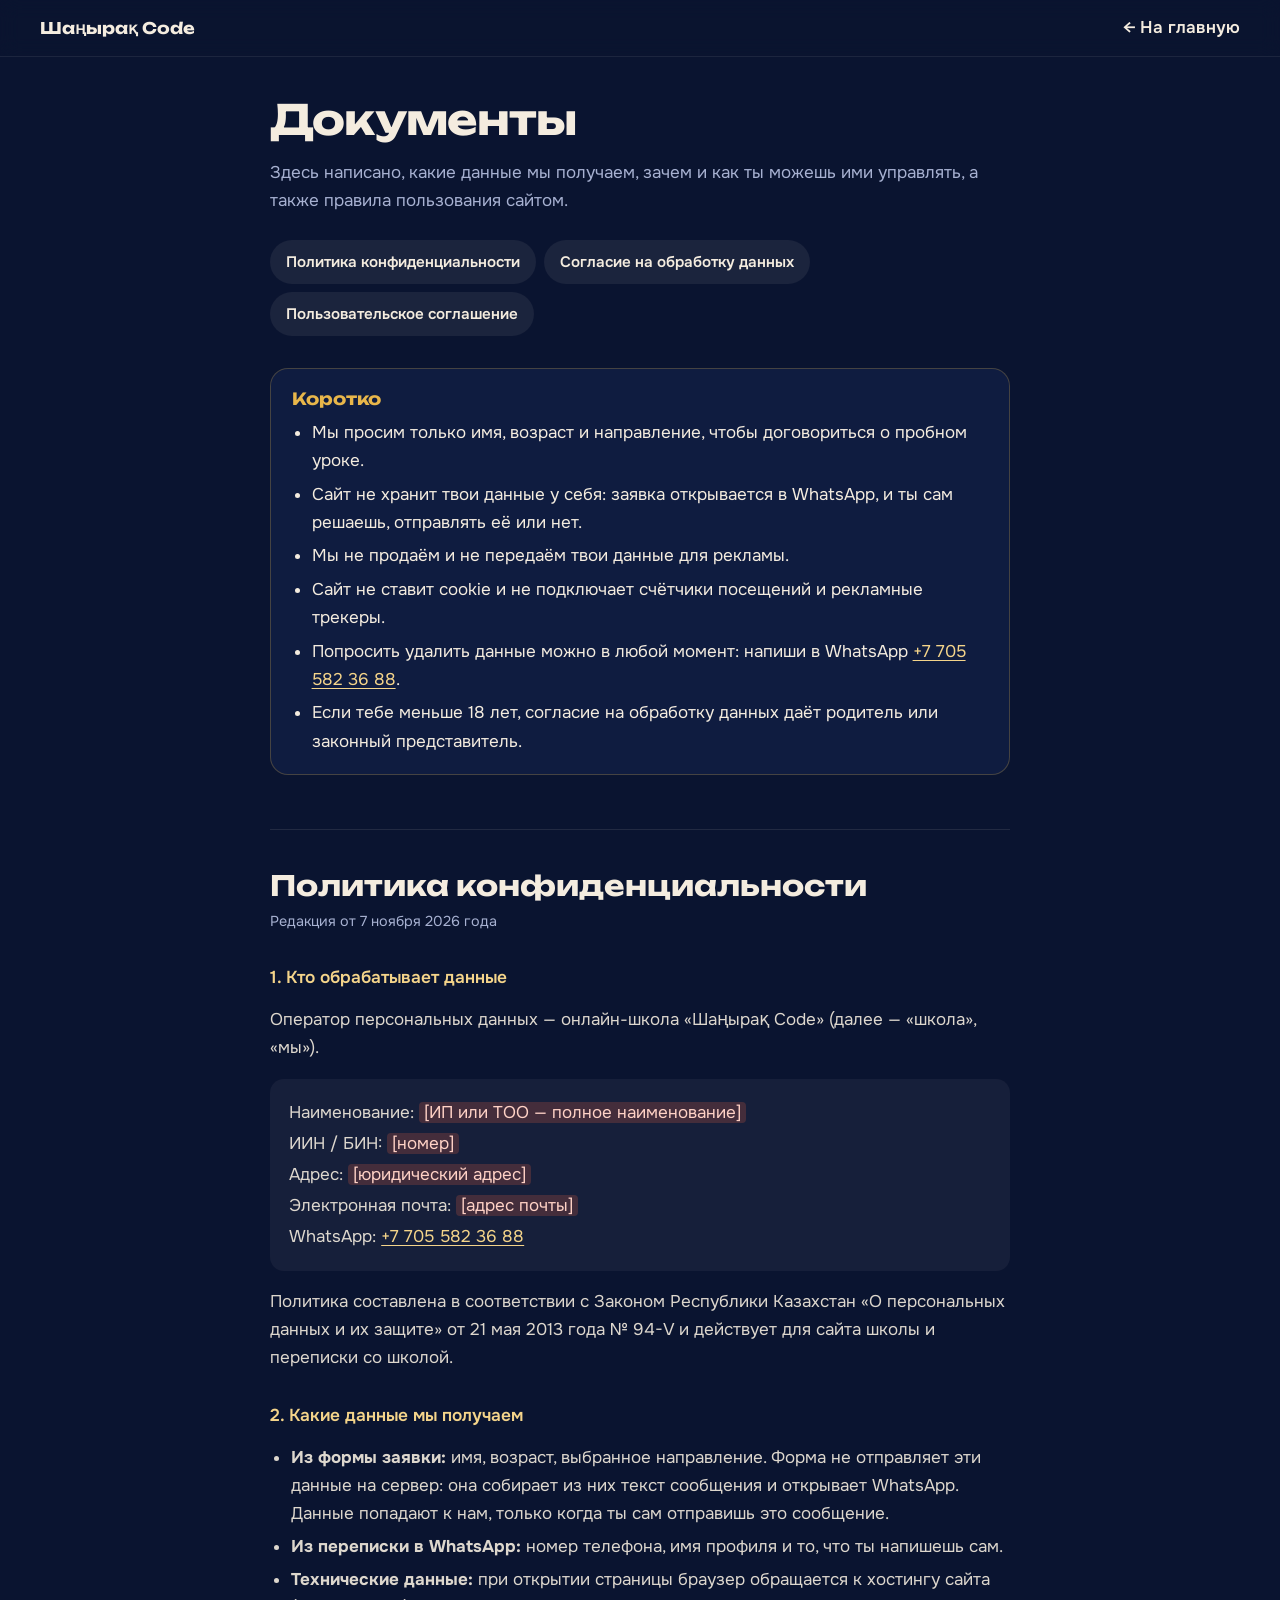
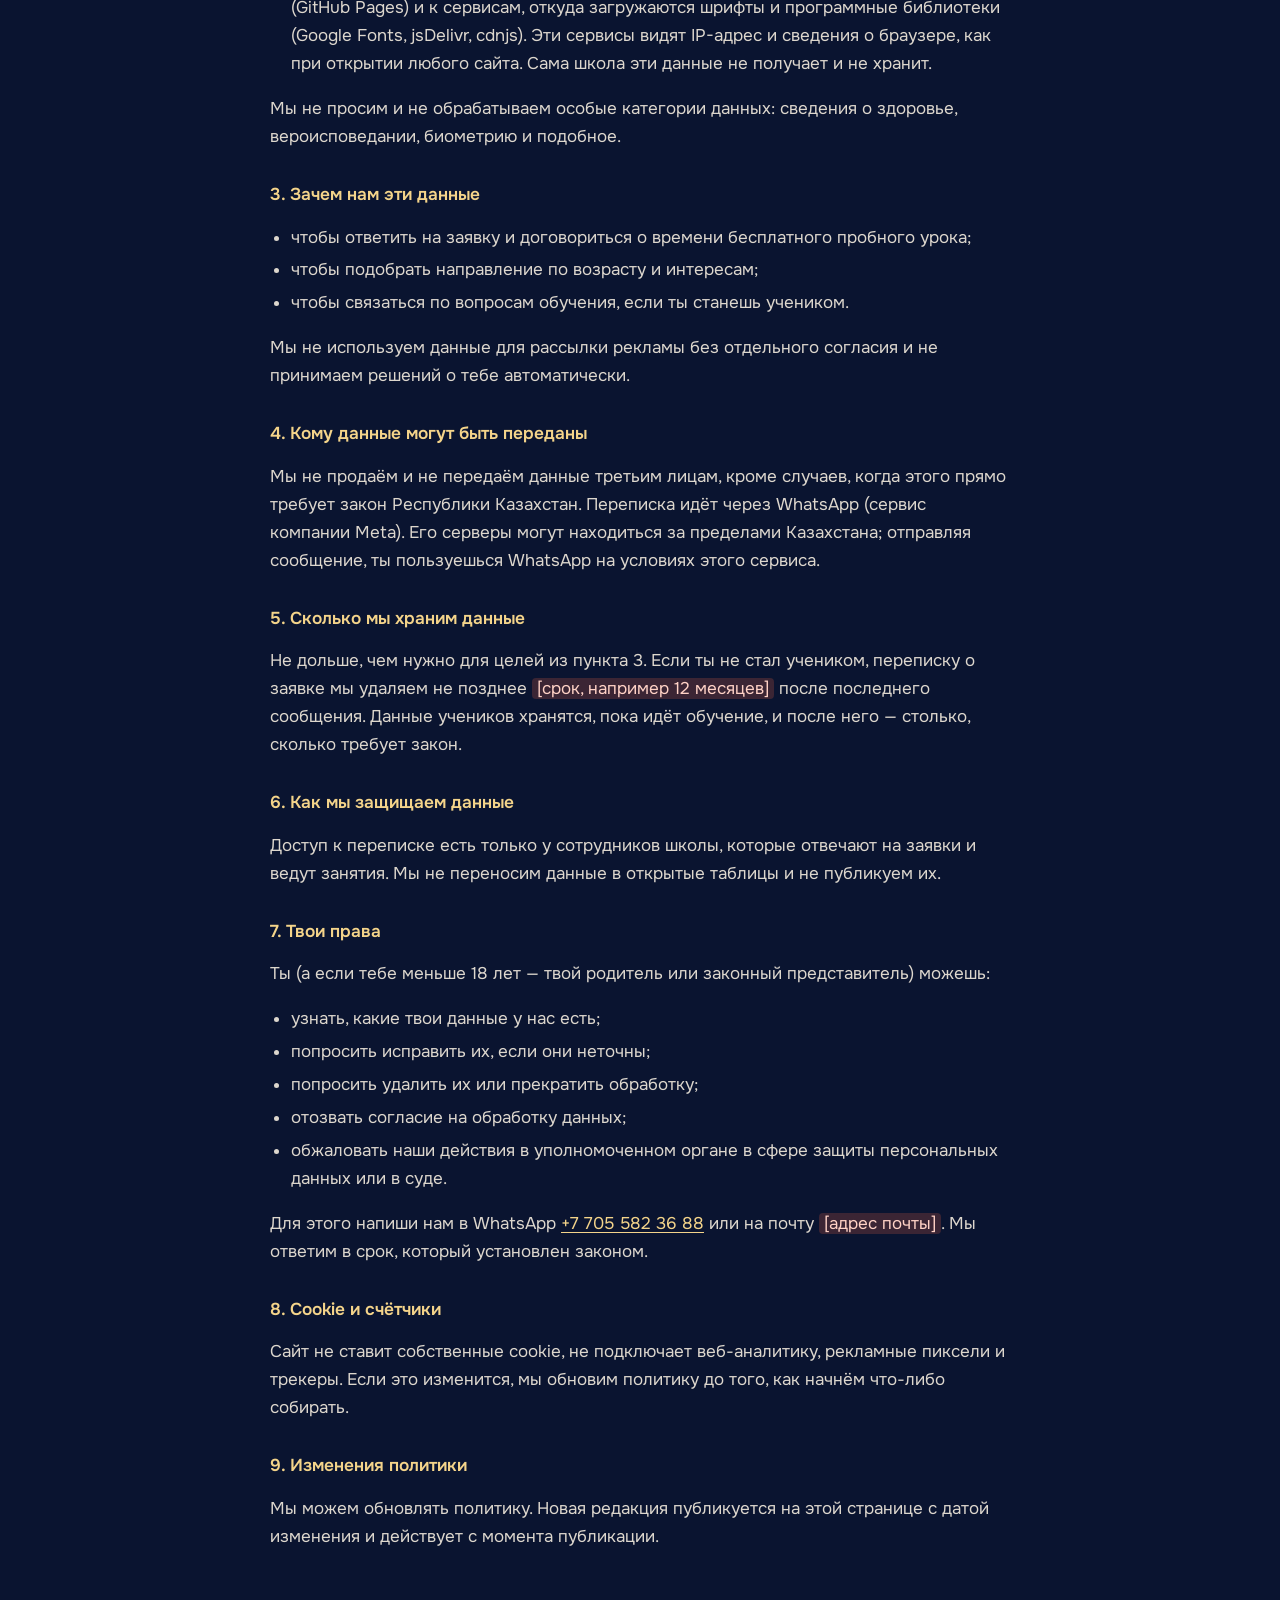
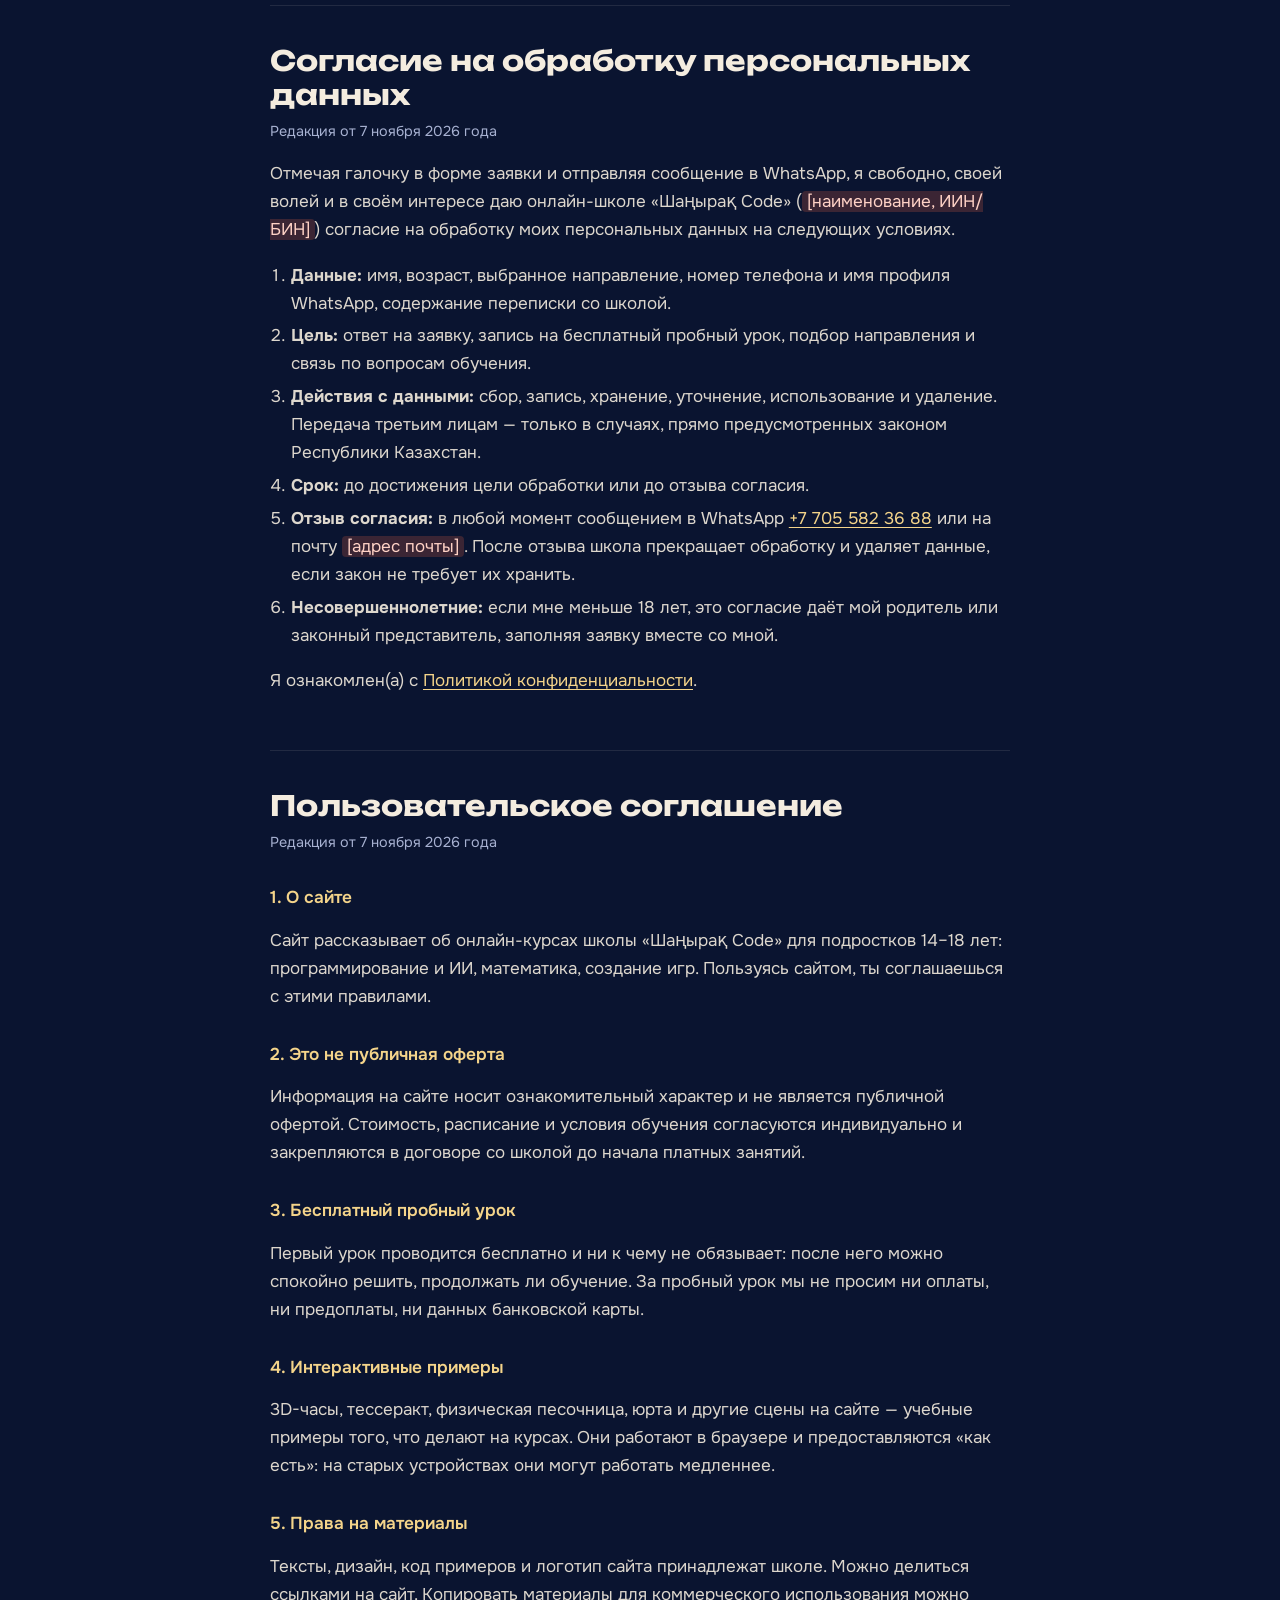
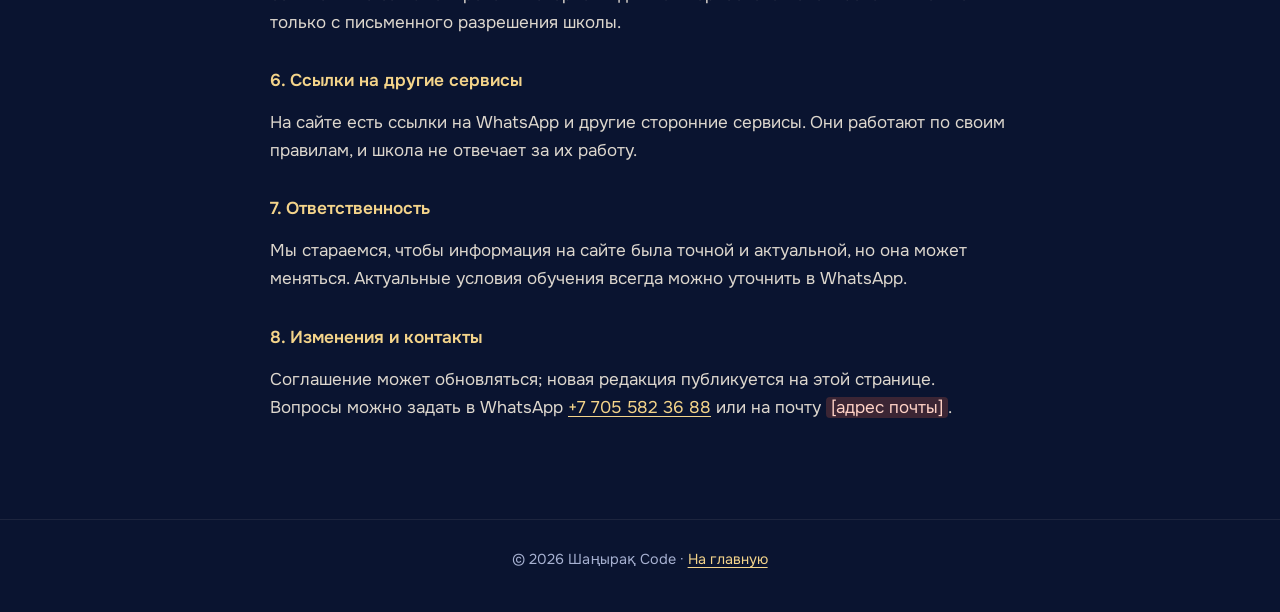
==== legal.html @ dd6af97c "Версия 3: новый сайт с нуля (черновик) Co-Authored-By: Claude Fable 5.2 <noreply@anthropic.com> Clau" ====
<!doctype html>
<html lang="ru">
<head>
<meta charset="utf-8">
<meta name="viewport" content="width=device-width, initial-scale=1, viewport-fit=cover">
<title>Документы · Шаңырақ Code</title>
<meta name="description" content="Политика конфиденциальности, согласие на обработку персональных данных и пользовательское соглашение сайта Шаңырақ Code.">
<meta name="theme-color" content="#0a1430">
<link rel="icon" href="assets/favicon-32.png" sizes="32x32" type="image/png">
<link rel="icon" href="assets/favicon.svg" type="image/svg+xml">
<link rel="apple-touch-icon" href="assets/apple-touch-icon.png">
<link rel="preconnect" href="https://fonts.googleapis.com">
<link rel="preconnect" href="https://fonts.gstatic.com" crossorigin>
<link rel="stylesheet" href="https://fonts.googleapis.com/css2?family=Unbounded:wght@600;700&family=Onest:wght@400;500;600&display=swap">
<style>
  :root { color-scheme: dark; --night: #0a1430; --night-2: #0f1c40; --gold: #e8b64a; --gold-soft: #f4d48a; --sky: #3cc6dc; --milk: #f4ecdf; --muted: #a7b1d1; }
  * { box-sizing: border-box; }
  html { scroll-behavior: smooth; scroll-padding-top: 90px; }
  @media (prefers-reduced-motion: reduce) { html { scroll-behavior: auto; } }
  body { margin: 0; background: var(--night); color: var(--milk); font: 400 17px/1.65 "Onest", system-ui, sans-serif; -webkit-font-smoothing: antialiased; }
  a { color: var(--gold-soft); text-underline-offset: 3px; }
  .bar { position: sticky; top: 0; z-index: 5; display: flex; align-items: center; justify-content: space-between; gap: 1rem; padding: 14px clamp(16px, 4vw, 40px); background: rgb(10 20 48 / .9); -webkit-backdrop-filter: blur(10px); backdrop-filter: blur(10px); border-bottom: 1px solid rgb(244 236 223 / .08); }
  .bar b { font: 700 1rem/1 "Unbounded", sans-serif; }
  .bar a { color: var(--milk); font-weight: 600; text-decoration: none; }
  .bar a:hover { color: var(--gold); }
  main { max-width: 820px; margin: 0 auto; padding: 40px clamp(16px, 4vw, 40px) 80px; }
  h1 { margin: 0; font: 700 clamp(1.8rem, 4vw, 2.6rem)/1.1 "Unbounded", sans-serif; letter-spacing: -.02em; }
  .lead { margin: 1rem 0 0; color: var(--muted); }
  .toc { display: flex; flex-wrap: wrap; gap: .5rem; margin: 1.6rem 0 0; padding: 0; list-style: none; }
  .toc a { display: inline-flex; min-height: 44px; align-items: center; padding: 0 1rem; border-radius: 999px; background: rgb(244 236 223 / .07); color: var(--milk); text-decoration: none; font-weight: 600; font-size: .95rem; }
  .toc a:hover { background: rgb(232 182 74 / .18); }
  .short { margin: 2rem 0 0; padding: 1.2rem 1.4rem; border-radius: 18px; background: var(--night-2); box-shadow: inset 0 0 0 1px rgb(232 182 74 / .25); }
  .short h2 { margin: 0 0 .6rem; font: 700 1.05rem/1.3 "Unbounded", sans-serif; color: var(--gold); }
  .short ul { margin: 0; padding-left: 1.2rem; }
  .short li + li { margin-top: .35rem; }
  section.doc { margin-top: 3.4rem; padding-top: 2.4rem; border-top: 1px solid rgb(244 236 223 / .1); }
  section.doc h2 { margin: 0; font: 700 clamp(1.35rem, 2.6vw, 1.75rem)/1.2 "Unbounded", sans-serif; }
  section.doc .date { margin: .5rem 0 0; color: var(--muted); font-size: .9rem; }
  section.doc h3 { margin: 2rem 0 .4rem; font: 600 1.08rem/1.35 "Onest", sans-serif; color: var(--gold-soft); }
  section.doc p, section.doc li { color: rgb(244 236 223 / .9); }
  section.doc ul, section.doc ol { padding-left: 1.3rem; }
  section.doc li + li { margin-top: .3rem; }
  mark.fill { padding: 0 .3em; border-radius: 4px; background: rgb(230 95 67 / .22); color: #ffd2c6; }
  .req { margin: 1rem 0 0; padding: 1rem 1.2rem; border-radius: 14px; background: rgb(244 236 223 / .05); }
  .req p { margin: .2rem 0; }
  footer { padding: 28px clamp(16px, 4vw, 40px) 40px; border-top: 1px solid rgb(244 236 223 / .08); color: var(--muted); font-size: .9rem; text-align: center; }
  :focus-visible { outline: 3px solid var(--gold); outline-offset: 3px; border-radius: 4px; }
</style>
</head>
<body>
<header class="bar">
  <b>Шаңырақ Code</b>
  <a href="index.html">← На главную</a>
</header>

<main>
  <h1>Документы</h1>
  <p class="lead">Здесь написано, какие данные мы получаем, зачем и как ты можешь ими управлять, а также правила пользования сайтом.</p>
  <ul class="toc">
    <li><a href="#privacy">Политика конфиденциальности</a></li>
    <li><a href="#consent">Согласие на обработку данных</a></li>
    <li><a href="#terms">Пользовательское соглашение</a></li>
  </ul>

  <aside class="short" aria-labelledby="short-title">
    <h2 id="short-title">Коротко</h2>
    <ul>
      <li>Мы просим только имя, возраст и направление, чтобы договориться о пробном уроке.</li>
      <li>Сайт не хранит твои данные у себя: заявка открывается в WhatsApp, и ты сам решаешь, отправлять её или нет.</li>
      <li>Мы не продаём и не передаём твои данные для рекламы.</li>
      <li>Сайт не ставит cookie и не подключает счётчики посещений и рекламные трекеры.</li>
      <li>Попросить удалить данные можно в любой момент: напиши в WhatsApp <a href="https://wa.me/77055823688">+7 705 582 36 88</a>.</li>
      <li>Если тебе меньше 18 лет, согласие на обработку данных даёт родитель или законный представитель.</li>
    </ul>
  </aside>

  <!-- ===================== Политика конфиденциальности ===================== -->
  <section class="doc" id="privacy" aria-labelledby="privacy-title">
    <h2 id="privacy-title">Политика конфиденциальности</h2>
    <p class="date">Редакция от 7 ноября 2026 года</p>

    <h3>1. Кто обрабатывает данные</h3>
    <p>Оператор персональных данных — онлайн-школа «Шаңырақ Code» (далее — «школа», «мы»).</p>
    <div class="req">
      <p>Наименование: <mark class="fill">[ИП или ТОО — полное наименование]</mark></p>
      <p>ИИН / БИН: <mark class="fill">[номер]</mark></p>
      <p>Адрес: <mark class="fill">[юридический адрес]</mark></p>
      <p>Электронная почта: <mark class="fill">[адрес почты]</mark></p>
      <p>WhatsApp: <a href="https://wa.me/77055823688">+7 705 582 36 88</a></p>
    </div>
    <p>Политика составлена в соответствии с Законом Республики Казахстан «О персональных данных и их защите» от 21 мая 2013 года № 94-V и действует для сайта школы и переписки со школой.</p>

    <h3>2. Какие данные мы получаем</h3>
    <ul>
      <li><b>Из формы заявки:</b> имя, возраст, выбранное направление. Форма не отправляет эти данные на сервер: она собирает из них текст сообщения и открывает WhatsApp. Данные попадают к нам, только когда ты сам отправишь это сообщение.</li>
      <li><b>Из переписки в WhatsApp:</b> номер телефона, имя профиля и то, что ты напишешь сам.</li>
      <li><b>Технические данные:</b> при открытии страницы браузер обращается к хостингу сайта (GitHub Pages) и к сервисам, откуда загружаются шрифты и программные библиотеки (Google Fonts, jsDelivr, cdnjs). Эти сервисы видят IP-адрес и сведения о браузере, как при открытии любого сайта. Сама школа эти данные не получает и не хранит.</li>
    </ul>
    <p>Мы не просим и не обрабатываем особые категории данных: сведения о здоровье, вероисповедании, биометрию и подобное.</p>

    <h3>3. Зачем нам эти данные</h3>
    <ul>
      <li>чтобы ответить на заявку и договориться о времени бесплатного пробного урока;</li>
      <li>чтобы подобрать направление по возрасту и интересам;</li>
      <li>чтобы связаться по вопросам обучения, если ты станешь учеником.</li>
    </ul>
    <p>Мы не используем данные для рассылки рекламы без отдельного согласия и не принимаем решений о тебе автоматически.</p>

    <h3>4. Кому данные могут быть переданы</h3>
    <p>Мы не продаём и не передаём данные третьим лицам, кроме случаев, когда этого прямо требует закон Республики Казахстан. Переписка идёт через WhatsApp (сервис компании Meta). Его серверы могут находиться за пределами Казахстана; отправляя сообщение, ты пользуешься WhatsApp на условиях этого сервиса.</p>

    <h3>5. Сколько мы храним данные</h3>
    <p>Не дольше, чем нужно для целей из пункта 3. Если ты не стал учеником, переписку о заявке мы удаляем не позднее <mark class="fill">[срок, например 12 месяцев]</mark> после последнего сообщения. Данные учеников хранятся, пока идёт обучение, и после него — столько, сколько требует закон.</p>

    <h3>6. Как мы защищаем данные</h3>
    <p>Доступ к переписке есть только у сотрудников школы, которые отвечают на заявки и ведут занятия. Мы не переносим данные в открытые таблицы и не публикуем их.</p>

    <h3>7. Твои права</h3>
    <p>Ты (а если тебе меньше 18 лет — твой родитель или законный представитель) можешь:</p>
    <ul>
      <li>узнать, какие твои данные у нас есть;</li>
      <li>попросить исправить их, если они неточны;</li>
      <li>попросить удалить их или прекратить обработку;</li>
      <li>отозвать согласие на обработку данных;</li>
      <li>обжаловать наши действия в уполномоченном органе в сфере защиты персональных данных или в суде.</li>
    </ul>
    <p>Для этого напиши нам в WhatsApp <a href="https://wa.me/77055823688">+7 705 582 36 88</a> или на почту <mark class="fill">[адрес почты]</mark>. Мы ответим в срок, который установлен законом.</p>

    <h3>8. Cookie и счётчики</h3>
    <p>Сайт не ставит собственные cookie, не подключает веб-аналитику, рекламные пиксели и трекеры. Если это изменится, мы обновим политику до того, как начнём что-либо собирать.</p>

    <h3>9. Изменения политики</h3>
    <p>Мы можем обновлять политику. Новая редакция публикуется на этой странице с датой изменения и действует с момента публикации.</p>
  </section>

  <!-- ===================== Согласие ===================== -->
  <section class="doc" id="consent" aria-labelledby="consent-title">
    <h2 id="consent-title">Согласие на обработку персональных данных</h2>
    <p class="date">Редакция от 7 ноября 2026 года</p>
    <p>Отмечая галочку в форме заявки и отправляя сообщение в WhatsApp, я свободно, своей волей и в своём интересе даю онлайн-школе «Шаңырақ Code» (<mark class="fill">[наименование, ИИН/БИН]</mark>) согласие на обработку моих персональных данных на следующих условиях.</p>
    <ol>
      <li><b>Данные:</b> имя, возраст, выбранное направление, номер телефона и имя профиля WhatsApp, содержание переписки со школой.</li>
      <li><b>Цель:</b> ответ на заявку, запись на бесплатный пробный урок, подбор направления и связь по вопросам обучения.</li>
      <li><b>Действия с данными:</b> сбор, запись, хранение, уточнение, использование и удаление. Передача третьим лицам — только в случаях, прямо предусмотренных законом Республики Казахстан.</li>
      <li><b>Срок:</b> до достижения цели обработки или до отзыва согласия.</li>
      <li><b>Отзыв согласия:</b> в любой момент сообщением в WhatsApp <a href="https://wa.me/77055823688">+7 705 582 36 88</a> или на почту <mark class="fill">[адрес почты]</mark>. После отзыва школа прекращает обработку и удаляет данные, если закон не требует их хранить.</li>
      <li><b>Несовершеннолетние:</b> если мне меньше 18 лет, это согласие даёт мой родитель или законный представитель, заполняя заявку вместе со мной.</li>
    </ol>
    <p>Я ознакомлен(а) с <a href="#privacy">Политикой конфиденциальности</a>.</p>
  </section>

  <!-- ===================== Пользовательское соглашение ===================== -->
  <section class="doc" id="terms" aria-labelledby="terms-title">
    <h2 id="terms-title">Пользовательское соглашение</h2>
    <p class="date">Редакция от 7 ноября 2026 года</p>

    <h3>1. О сайте</h3>
    <p>Сайт рассказывает об онлайн-курсах школы «Шаңырақ Code» для подростков 14–18 лет: программирование и ИИ, математика, создание игр. Пользуясь сайтом, ты соглашаешься с этими правилами.</p>

    <h3>2. Это не публичная оферта</h3>
    <p>Информация на сайте носит ознакомительный характер и не является публичной офертой. Стоимость, расписание и условия обучения согласуются индивидуально и закрепляются в договоре со школой до начала платных занятий.</p>

    <h3>3. Бесплатный пробный урок</h3>
    <p>Первый урок проводится бесплатно и ни к чему не обязывает: после него можно спокойно решить, продолжать ли обучение. За пробный урок мы не просим ни оплаты, ни предоплаты, ни данных банковской карты.</p>

    <h3>4. Интерактивные примеры</h3>
    <p>3D-часы, тессеракт, физическая песочница, юрта и другие сцены на сайте — учебные примеры того, что делают на курсах. Они работают в браузере и предоставляются «как есть»: на старых устройствах они могут работать медленнее.</p>

    <h3>5. Права на материалы</h3>
    <p>Тексты, дизайн, код примеров и логотип сайта принадлежат школе. Можно делиться ссылками на сайт. Копировать материалы для коммерческого использования можно только с письменного разрешения школы.</p>

    <h3>6. Ссылки на другие сервисы</h3>
    <p>На сайте есть ссылки на WhatsApp и другие сторонние сервисы. Они работают по своим правилам, и школа не отвечает за их работу.</p>

    <h3>7. Ответственность</h3>
    <p>Мы стараемся, чтобы информация на сайте была точной и актуальной, но она может меняться. Актуальные условия обучения всегда можно уточнить в WhatsApp.</p>

    <h3>8. Изменения и контакты</h3>
    <p>Соглашение может обновляться; новая редакция публикуется на этой странице. Вопросы можно задать в WhatsApp <a href="https://wa.me/77055823688">+7 705 582 36 88</a> или на почту <mark class="fill">[адрес почты]</mark>.</p>
  </section>
</main>

<footer>© 2026 Шаңырақ Code · <a href="index.html">На главную</a></footer>
</body>
</html>
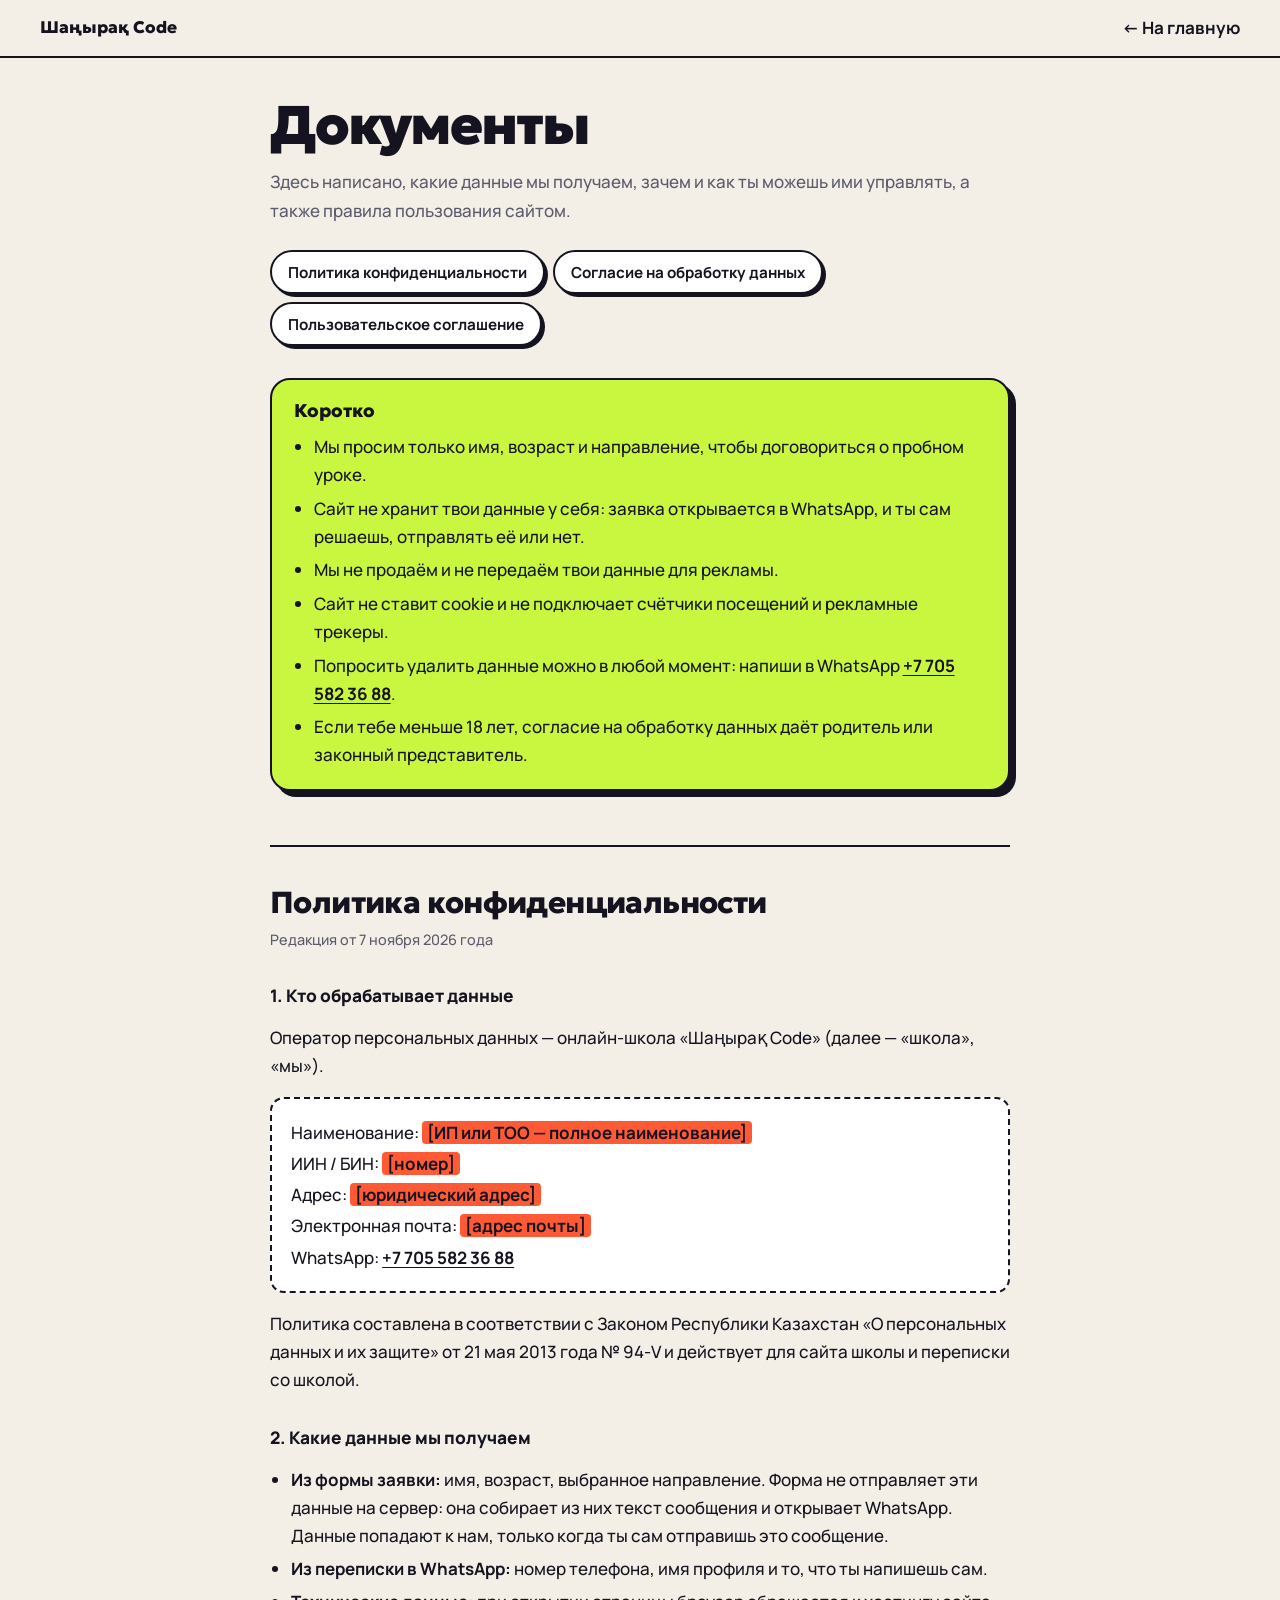
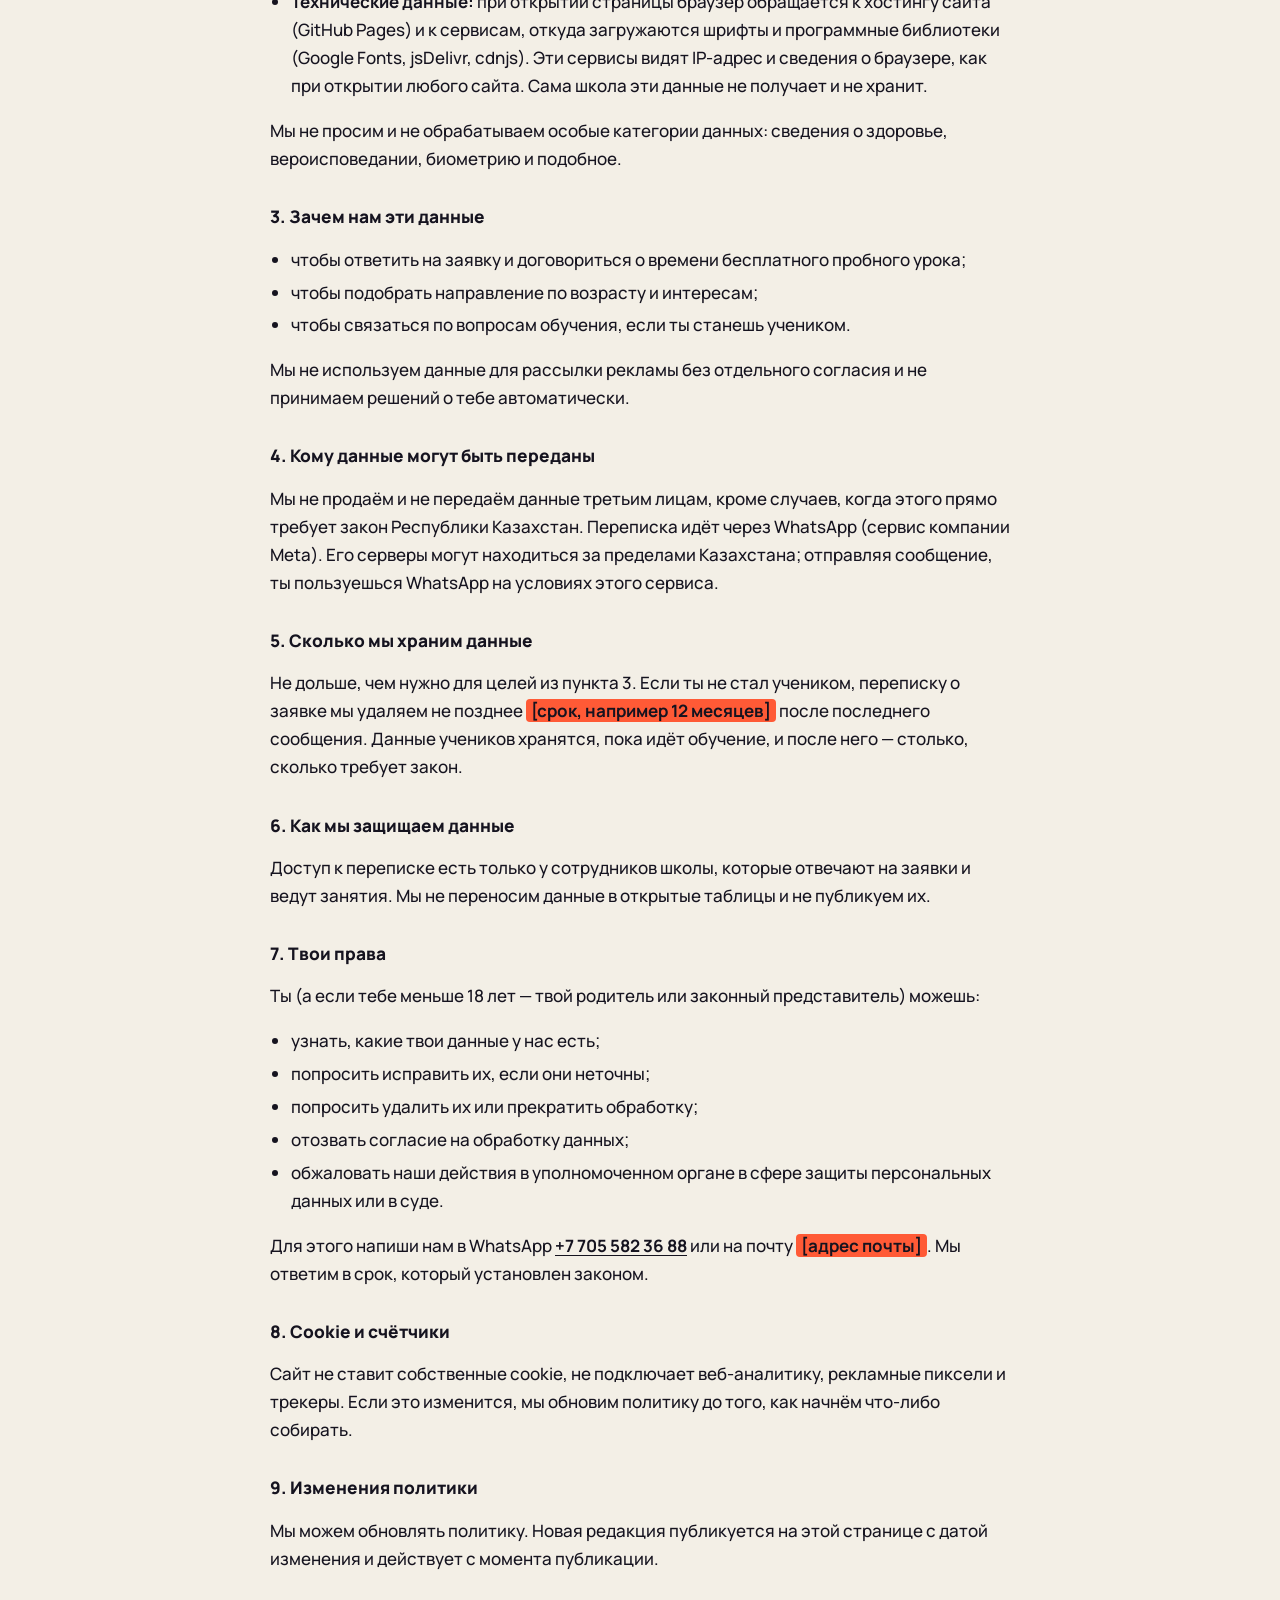
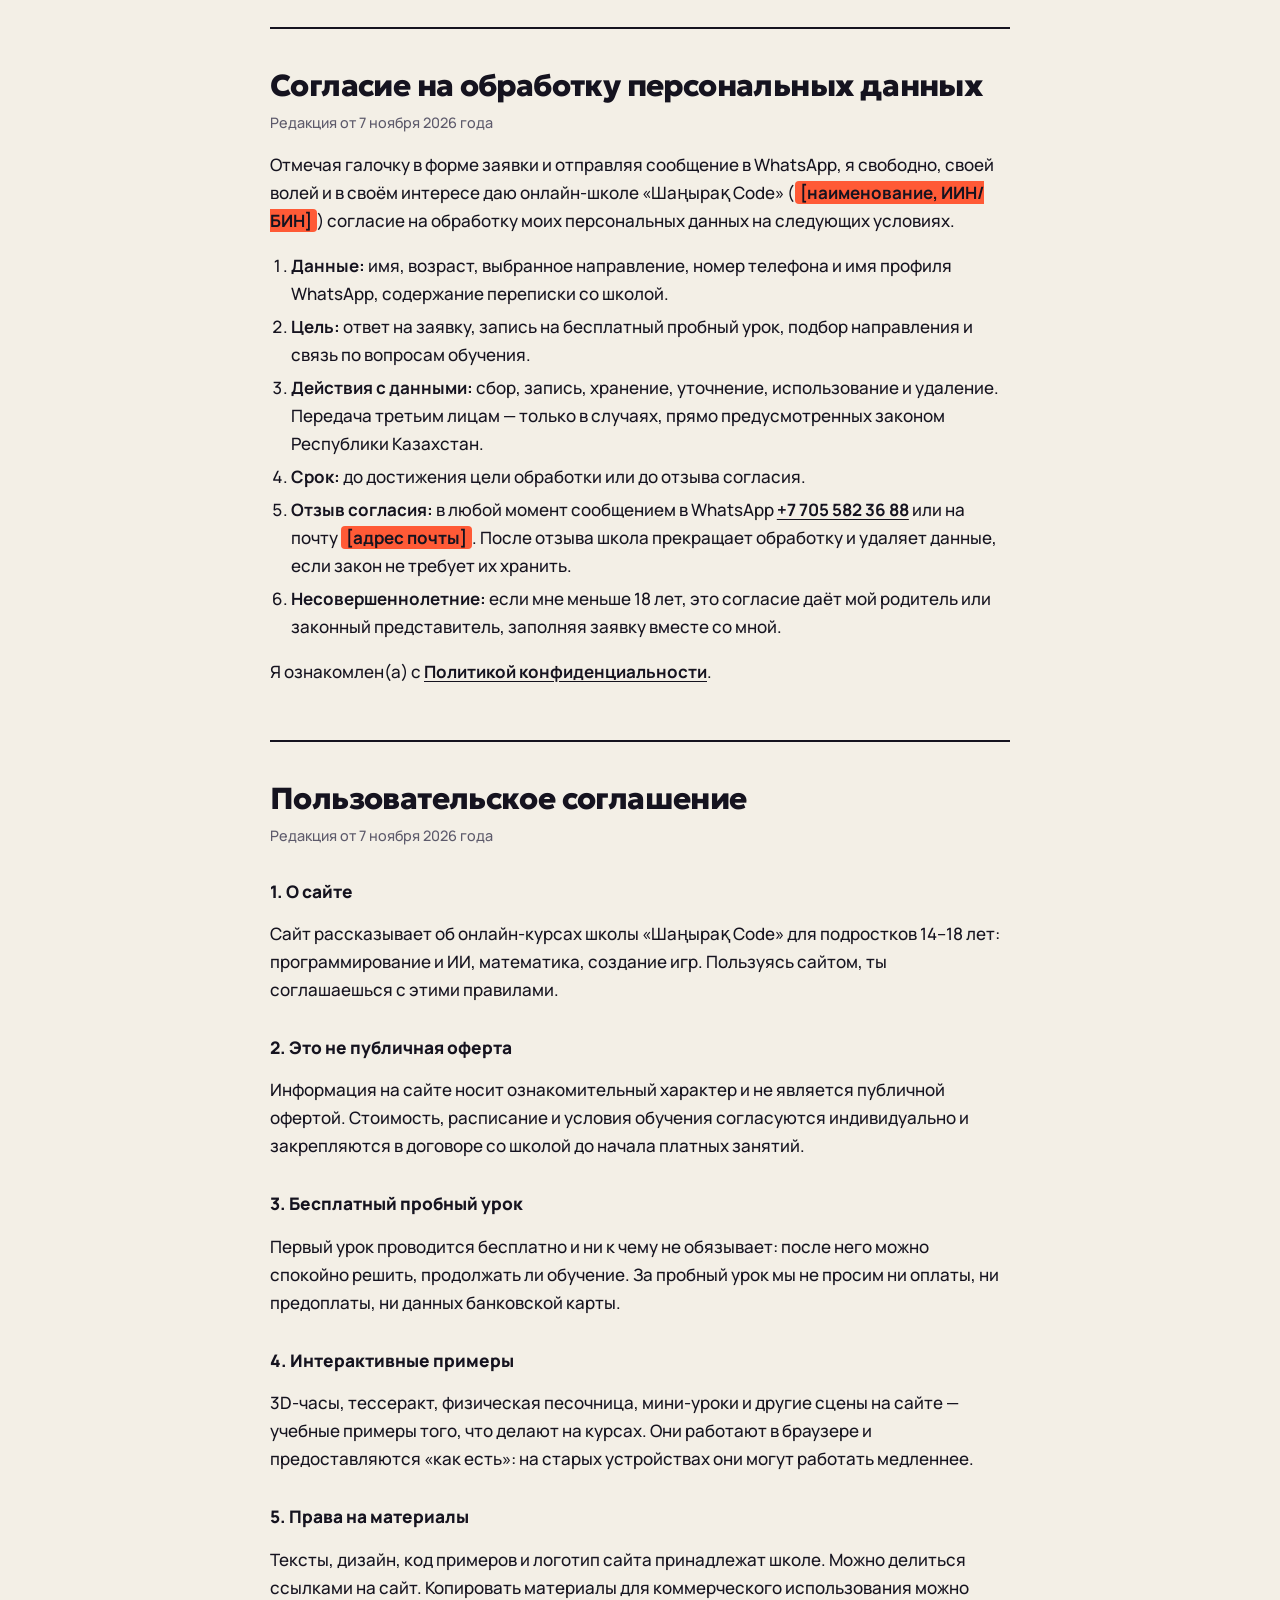
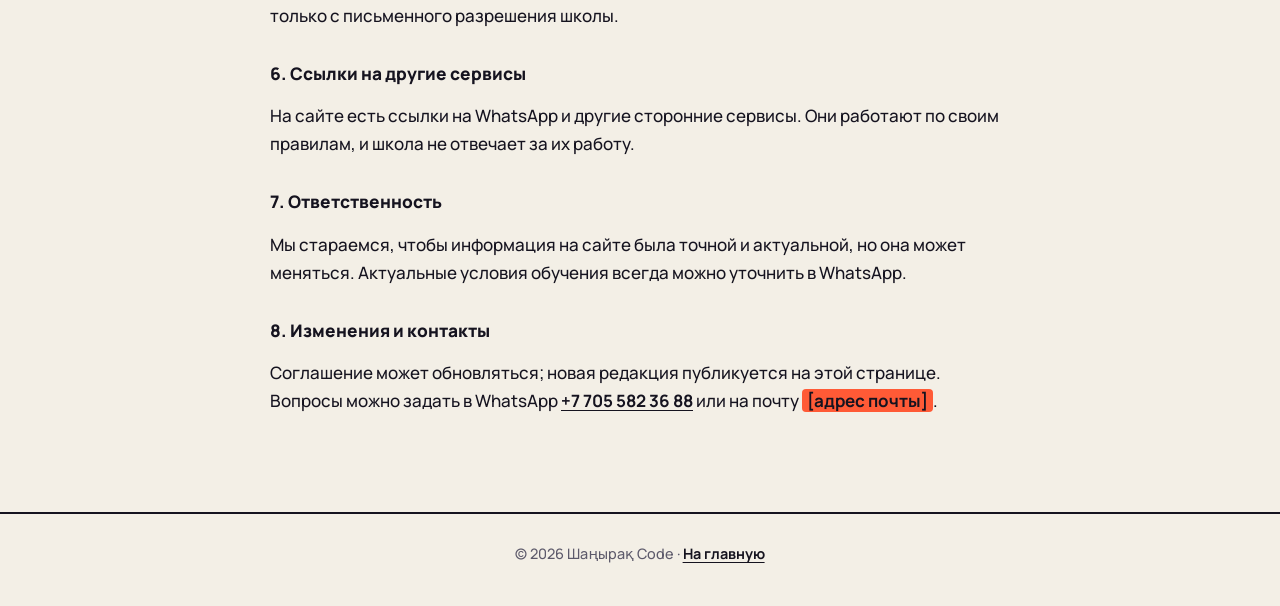
==== commit 1e16dd0a: "Версия 3: новый дизайн сайта Шаңырақ Code Сайт собран с нуля и не похож на прежний: светлый фон, кру" ====
--- a/legal.html
+++ b/legal.html
@@ -5,46 +5,45 @@
 <meta name="viewport" content="width=device-width, initial-scale=1, viewport-fit=cover">
 <title>Документы · Шаңырақ Code</title>
 <meta name="description" content="Политика конфиденциальности, согласие на обработку персональных данных и пользовательское соглашение сайта Шаңырақ Code.">
-<meta name="theme-color" content="#0a1430">
+<meta name="theme-color" content="#f3efe6">
 <link rel="icon" href="assets/favicon-32.png" sizes="32x32" type="image/png">
 <link rel="icon" href="assets/favicon.svg" type="image/svg+xml">
 <link rel="apple-touch-icon" href="assets/apple-touch-icon.png">
 <link rel="preconnect" href="https://fonts.googleapis.com">
 <link rel="preconnect" href="https://fonts.gstatic.com" crossorigin>
-<link rel="stylesheet" href="https://fonts.googleapis.com/css2?family=Unbounded:wght@600;700&family=Onest:wght@400;500;600&display=swap">
+<link rel="stylesheet" href="https://fonts.googleapis.com/css2?family=Geologica:wght@800;900&family=Manrope:wght@500;700;800&display=swap">
 <style>
-  :root { color-scheme: dark; --night: #0a1430; --night-2: #0f1c40; --gold: #e8b64a; --gold-soft: #f4d48a; --sky: #3cc6dc; --milk: #f4ecdf; --muted: #a7b1d1; }
+  :root { --paper: #f3efe6; --card: #fff; --ink: #15131f; --soft: #5d5a6b; --violet: #6a4dff; --lime: #c9f73f; --coral: #ff5a36; }
   * { box-sizing: border-box; }
   html { scroll-behavior: smooth; scroll-padding-top: 90px; }
   @media (prefers-reduced-motion: reduce) { html { scroll-behavior: auto; } }
-  body { margin: 0; background: var(--night); color: var(--milk); font: 400 17px/1.65 "Onest", system-ui, sans-serif; -webkit-font-smoothing: antialiased; }
-  a { color: var(--gold-soft); text-underline-offset: 3px; }
-  .bar { position: sticky; top: 0; z-index: 5; display: flex; align-items: center; justify-content: space-between; gap: 1rem; padding: 14px clamp(16px, 4vw, 40px); background: rgb(10 20 48 / .9); -webkit-backdrop-filter: blur(10px); backdrop-filter: blur(10px); border-bottom: 1px solid rgb(244 236 223 / .08); }
-  .bar b { font: 700 1rem/1 "Unbounded", sans-serif; }
-  .bar a { color: var(--milk); font-weight: 600; text-decoration: none; }
-  .bar a:hover { color: var(--gold); }
+  body { margin: 0; background: var(--paper); color: var(--ink); font: 500 17px/1.65 "Manrope", system-ui, sans-serif; -webkit-font-smoothing: antialiased; }
+  a { color: var(--ink); font-weight: 700; text-underline-offset: 3px; }
+  .bar { position: sticky; top: 0; z-index: 5; display: flex; align-items: center; justify-content: space-between; gap: 1rem; padding: 14px clamp(16px, 4vw, 40px); background: rgb(243 239 230 / .92); -webkit-backdrop-filter: blur(10px); backdrop-filter: blur(10px); border-bottom: 2px solid var(--ink); }
+  .bar b { font: 800 1.05rem/1 "Geologica", sans-serif; }
+  .bar a { text-decoration: none; }
+  .bar a:hover { text-decoration: underline; }
   main { max-width: 820px; margin: 0 auto; padding: 40px clamp(16px, 4vw, 40px) 80px; }
-  h1 { margin: 0; font: 700 clamp(1.8rem, 4vw, 2.6rem)/1.1 "Unbounded", sans-serif; letter-spacing: -.02em; }
-  .lead { margin: 1rem 0 0; color: var(--muted); }
+  h1 { margin: 0; font: 900 clamp(2rem, 6vw, 3.4rem)/1 "Geologica", sans-serif; letter-spacing: -.04em; }
+  .lead { margin: 1rem 0 0; color: var(--soft); }
   .toc { display: flex; flex-wrap: wrap; gap: .5rem; margin: 1.6rem 0 0; padding: 0; list-style: none; }
-  .toc a { display: inline-flex; min-height: 44px; align-items: center; padding: 0 1rem; border-radius: 999px; background: rgb(244 236 223 / .07); color: var(--milk); text-decoration: none; font-weight: 600; font-size: .95rem; }
-  .toc a:hover { background: rgb(232 182 74 / .18); }
-  .short { margin: 2rem 0 0; padding: 1.2rem 1.4rem; border-radius: 18px; background: var(--night-2); box-shadow: inset 0 0 0 1px rgb(232 182 74 / .25); }
-  .short h2 { margin: 0 0 .6rem; font: 700 1.05rem/1.3 "Unbounded", sans-serif; color: var(--gold); }
+  .toc a { display: inline-flex; min-height: 44px; align-items: center; padding: 0 1rem; border: 2px solid var(--ink); border-radius: 999px; background: var(--card); text-decoration: none; font-size: .95rem; box-shadow: 3px 3px 0 var(--ink); }
+  .toc a:hover { background: var(--lime); }
+  .short { margin: 2rem 0 0; padding: 1.2rem 1.4rem; border: 2px solid var(--ink); border-radius: 20px; background: var(--lime); box-shadow: 6px 6px 0 var(--ink); }
+  .short h2 { margin: 0 0 .6rem; font: 800 1.15rem/1.3 "Geologica", sans-serif; }
   .short ul { margin: 0; padding-left: 1.2rem; }
   .short li + li { margin-top: .35rem; }
-  section.doc { margin-top: 3.4rem; padding-top: 2.4rem; border-top: 1px solid rgb(244 236 223 / .1); }
-  section.doc h2 { margin: 0; font: 700 clamp(1.35rem, 2.6vw, 1.75rem)/1.2 "Unbounded", sans-serif; }
-  section.doc .date { margin: .5rem 0 0; color: var(--muted); font-size: .9rem; }
-  section.doc h3 { margin: 2rem 0 .4rem; font: 600 1.08rem/1.35 "Onest", sans-serif; color: var(--gold-soft); }
-  section.doc p, section.doc li { color: rgb(244 236 223 / .9); }
+  section.doc { margin-top: 3.4rem; padding-top: 2.4rem; border-top: 2px solid var(--ink); }
+  section.doc h2 { margin: 0; font: 800 clamp(1.4rem, 3vw, 1.9rem)/1.15 "Geologica", sans-serif; letter-spacing: -.02em; }
+  section.doc .date { margin: .5rem 0 0; color: var(--soft); font-size: .9rem; }
+  section.doc h3 { margin: 2rem 0 .4rem; font: 800 1.08rem/1.35 "Manrope", sans-serif; }
   section.doc ul, section.doc ol { padding-left: 1.3rem; }
   section.doc li + li { margin-top: .3rem; }
-  mark.fill { padding: 0 .3em; border-radius: 4px; background: rgb(230 95 67 / .22); color: #ffd2c6; }
-  .req { margin: 1rem 0 0; padding: 1rem 1.2rem; border-radius: 14px; background: rgb(244 236 223 / .05); }
+  mark.fill { padding: 0 .3em; border-radius: 4px; background: var(--coral); color: var(--ink); font-weight: 700; }
+  .req { margin: 1rem 0 0; padding: 1rem 1.2rem; border: 2px dashed var(--ink); border-radius: 14px; background: var(--card); }
   .req p { margin: .2rem 0; }
-  footer { padding: 28px clamp(16px, 4vw, 40px) 40px; border-top: 1px solid rgb(244 236 223 / .08); color: var(--muted); font-size: .9rem; text-align: center; }
-  :focus-visible { outline: 3px solid var(--gold); outline-offset: 3px; border-radius: 4px; }
+  footer { padding: 28px clamp(16px, 4vw, 40px) 40px; border-top: 2px solid var(--ink); color: var(--soft); font-size: .9rem; text-align: center; }
+  :focus-visible { outline: 3px solid var(--violet); outline-offset: 3px; border-radius: 4px; }
 </style>
 </head>
 <body>
@@ -164,7 +163,7 @@
     <p>Первый урок проводится бесплатно и ни к чему не обязывает: после него можно спокойно решить, продолжать ли обучение. За пробный урок мы не просим ни оплаты, ни предоплаты, ни данных банковской карты.</p>
 
     <h3>4. Интерактивные примеры</h3>
-    <p>3D-часы, тессеракт, физическая песочница, юрта и другие сцены на сайте — учебные примеры того, что делают на курсах. Они работают в браузере и предоставляются «как есть»: на старых устройствах они могут работать медленнее.</p>
+    <p>3D-часы, тессеракт, физическая песочница, мини-уроки и другие сцены на сайте — учебные примеры того, что делают на курсах. Они работают в браузере и предоставляются «как есть»: на старых устройствах они могут работать медленнее.</p>
 
     <h3>5. Права на материалы</h3>
     <p>Тексты, дизайн, код примеров и логотип сайта принадлежат школе. Можно делиться ссылками на сайт. Копировать материалы для коммерческого использования можно только с письменного разрешения школы.</p>
